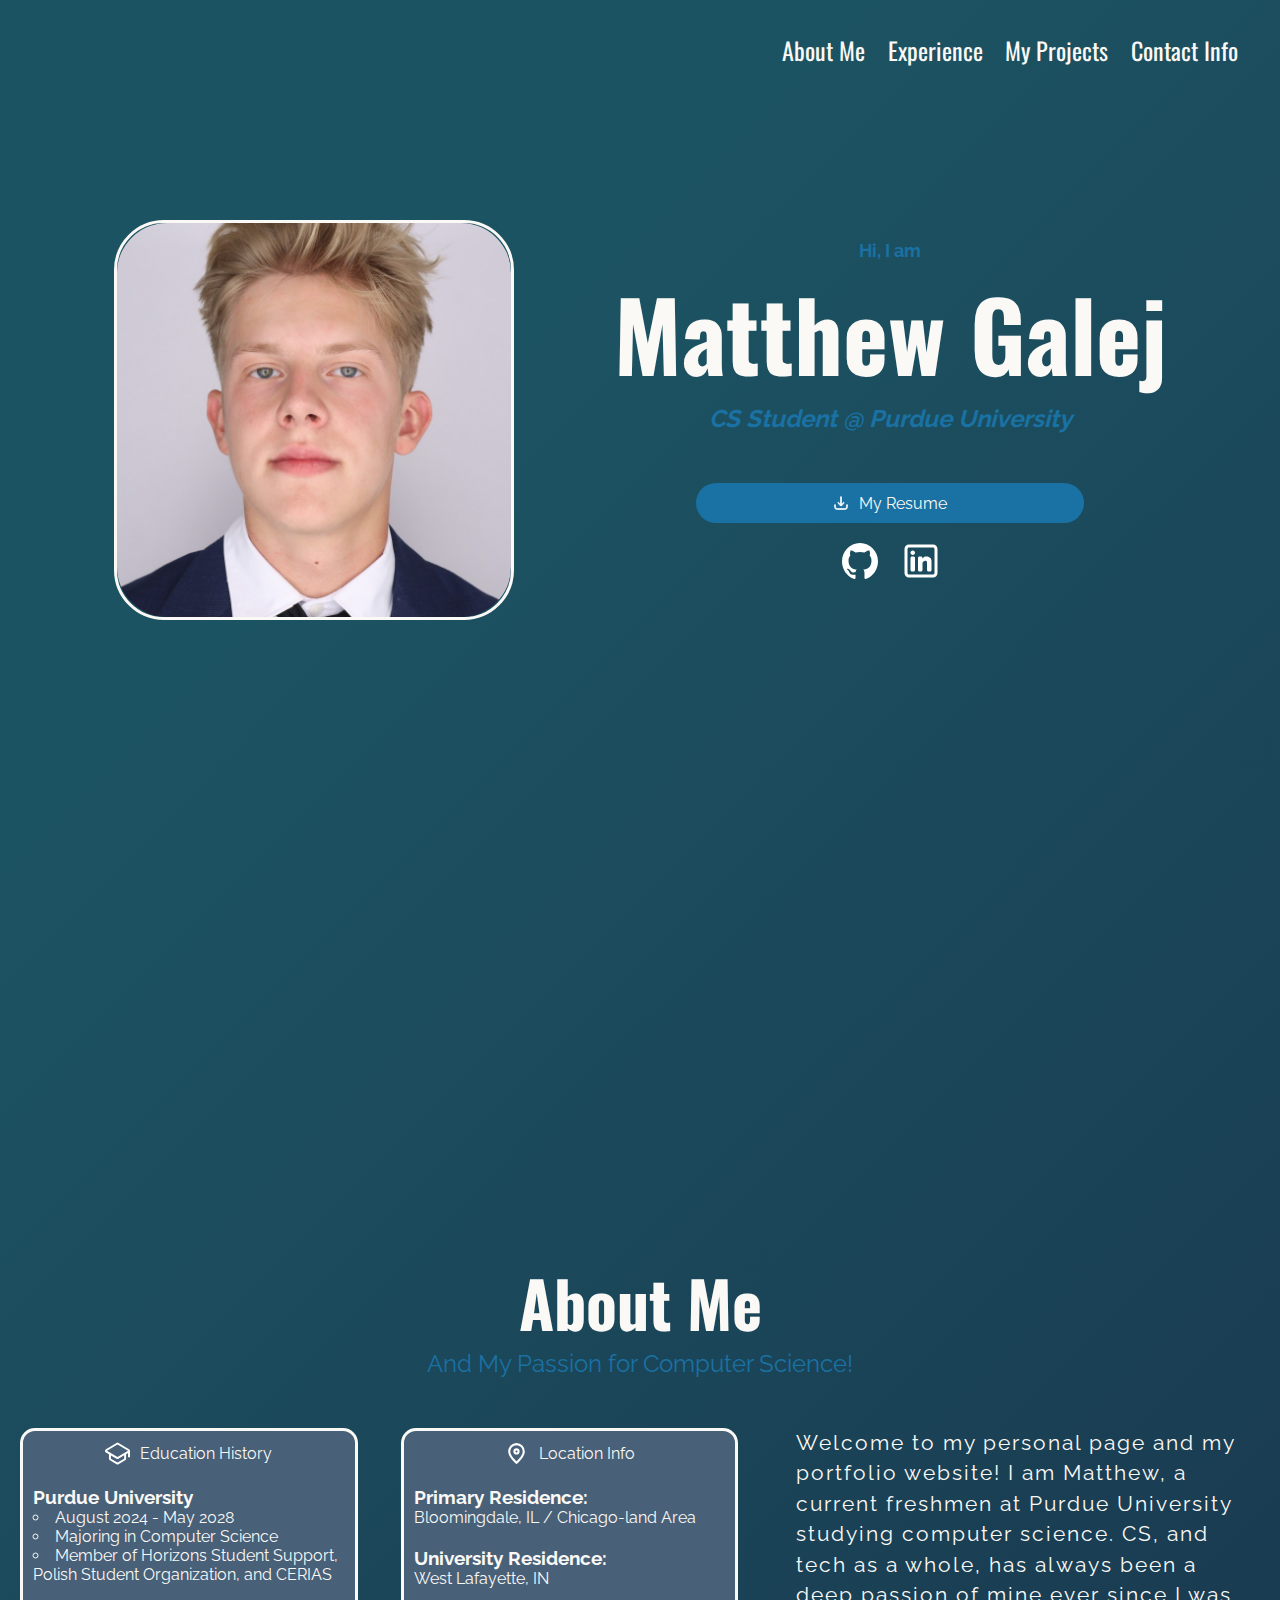
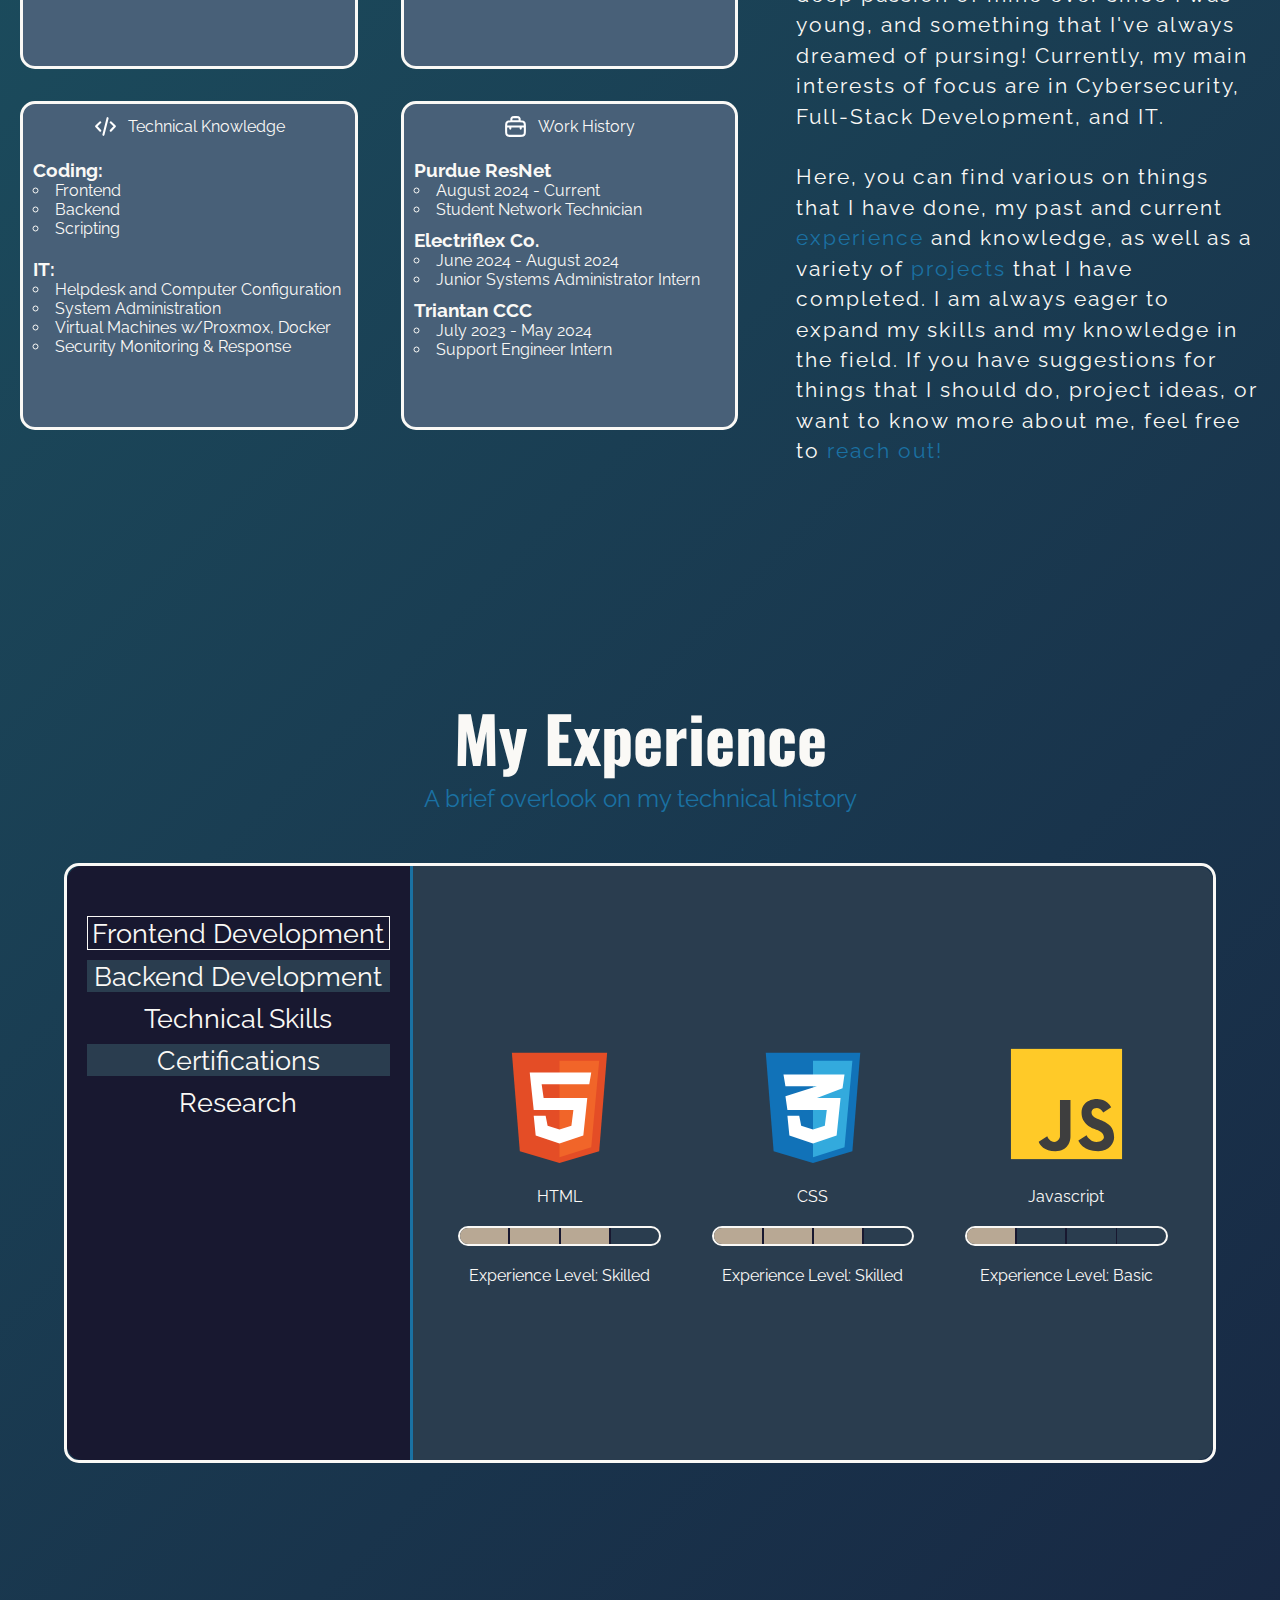
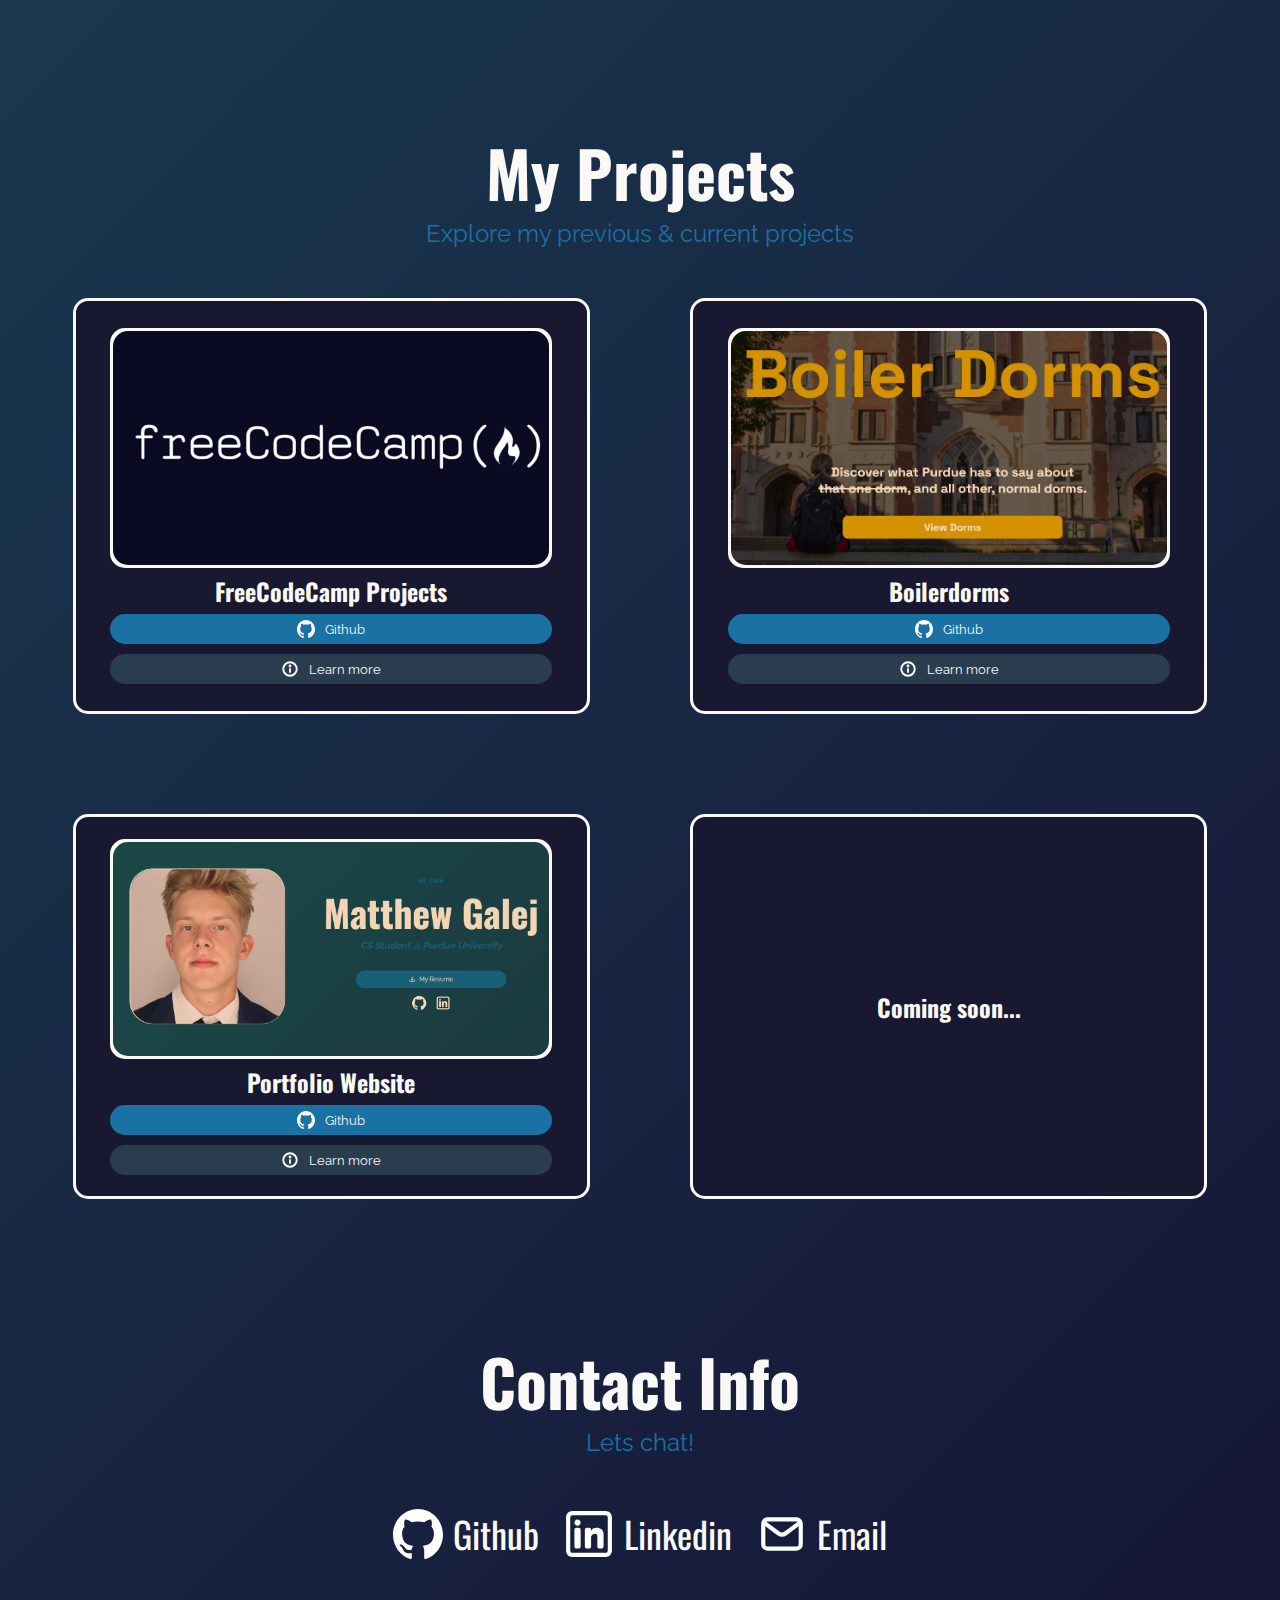
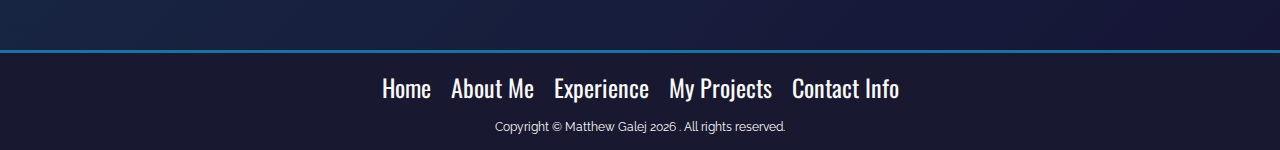
==== index.html @ d3a743b8 "changed html page position" ====
<!DOCTYPE html>
<html lang="en">
<head>
    <meta charset="UTF-8">
    <meta name="viewport" content="width=device-width, initial-scale=1.0"/>
    <link rel="stylesheet" href="css/styles.css"/>
    <link rel="stylesheet" href="css/media-queries.css"/>
    <link rel="icon" href="assets/icon.svg">
    <title>Matthew Galej - Home</title>
    <meta name="description" content="Matthew Galej's personal website and portfolio!"/>
</head>
<body>
<main>
    <div id="background">
        <header id="page-header">
            <nav id="navbar">
                <a class="nav-item" href="#about-me">About Me</a>
                <a class="nav-item" href="#my-experience">Experience</a>
                <a class="nav-item" href="#my-projects">My Projects</a>
                <a class="nav-item" href="#contact-info">Contact Info</a>
            </nav>
            <div class="hamburger-menu">
                <img src="assets/hamburger-menu.svg" alt="hamburger menu" id="hamburger-icon">
                <nav id="hamburger-navbar">
                    <a class="nav-item" href="#about-me">About Me</a>
                    <a class="nav-item" href="#my-experience">Experience</a>
                    <a class="nav-item" href="#my-projects">My Projects</a>
                    <a class="nav-item" href="#contact-info">Contact Info</a>
                </nav>
            </div>
        </header>

        <div id="main-page" class="section-panel">
            <div id="opening-panel">
                <div id="pfp-box">
                    <img id="front-image" src="assets/picture.png" alt="Picture of Matthew"/>
                </div>
                <div id="opening-text">
                    <h3>Hi, I am</h3>
                    <h1>Matthew Galej</h1>
                    <h2>CS Student @ Purdue University</h2>

                    <button id="resume-download"
                            onclick="window.open('../assets/RESUME%20-%20MATTHEW%20GALEJ.pdf', '_blank')">
                        <div class="button-text">
                            <img src="assets/download-icon.svg" alt="download-icon" id="download-icon">
                            My Resume
                        </div>
                    </button>
                    <ul id="icons">
                        <li>
                            <a target="_blank" href="https://github.com/MatGalej">
                                <img class="icon" src="assets/github-icon.svg" alt="github"/></a>
                        </li>
                        <li>
                            <a target="_blank" href="https://www.linkedin.com/in/matthew-galej-61bb95263/">
                                <img class="icon" src="assets/linkedin-icon.svg" alt="linkedin"/></a>
                        </li>
                    </ul>
                </div>
            </div>
        </div>
        <div class="section-panel">
            <h1 id="about-me" class="section-header">About Me</h1>
            <p class="section-subtitle">And My Passion for Computer Science!</p>

            <div id="panel-wrapper">
                <div class="panel left">
                    <div class="box">
                        <div class="box-top-header">
                            <img class="box-icon" src="assets/university-icon.svg" alt="university icon"/>
                            <p>Education History</p>
                        </div>

                        <div class="box-contents">
                            <h3>Purdue University</h3>
                            <ul>
                                <li>August 2024 - May 2028</li>
                                <li>Majoring in Computer Science</li>
                                <li>Member of Horizons Student Support, Polish Student Organization,
                                    and CERIAS
                                </li>
                            </ul>

                        </div>
                    </div>
                    <div class="box">
                        <div class="box-top-header">
                            <img class="box-icon" src="assets/location-pin-icon.svg" alt="location pin icon"/>
                            <p>Location Info</p>
                        </div>

                        <div class="box-contents">
                            <h3>Primary Residence:</h3>
                            <p>Bloomingdale, IL / Chicago-land Area</p>
                            <h3 style="margin-top: 20px">University Residence:</h3>
                            <p>West Lafayette, IN</p>
                        </div>
                    </div>
                    <div class="box">
                        <div class="box-top-header">
                            <img class="box-icon" src="assets/coding-icon.svg" alt="coding icon"/>
                            <p>Technical Knowledge</p>
                        </div>

                        <div class="box-contents">
                            <h3>Coding:</h3>
                            <ul>
                                <li>Frontend</li>
                                <li>Backend</li>
                                <li>Scripting</li>
                            </ul>
                            <h3 style="margin-top: 20px">IT:</h3>
                            <ul>
                                <li>Helpdesk and Computer Configuration</li>
                                <li>System Administration</li>
                                <li>Virtual Machines w/Proxmox, Docker</li>
                                <li>Security Monitoring & Response</li>
                            </ul>
                        </div>
                    </div>
                    <div class="box">
                        <div class="box-top-header">
                            <img class="box-icon" src="assets/briefcase-icon.svg" alt="briefcase icon"/>
                            <p>Work History</p>
                        </div>

                        <div class="box-contents">
                            <h3>Purdue ResNet</h3>
                            <ul style="margin-bottom: 10px">
                                <li>August 2024 - Current</li>
                                <li>Student Network Technician</li>
                            </ul>

                            <h3>Electriflex Co.</h3>
                            <ul style="margin-bottom: 10px">
                                <li>June 2024 - August 2024</li>
                                <li>Junior Systems Administrator Intern</li>
                            </ul>

                            <h3>Triantan CCC</h3>
                            <ul>
                                <li>July 2023 - May 2024</li>
                                <li>Support Engineer Intern</li>
                            </ul>
                        </div>
                    </div>
                </div>
                <div class="panel right">
                    <div id="personal-bio">
                        <p>Welcome to my personal page and my portfolio website! I am Matthew, a current freshmen at
                            Purdue University studying computer science. CS, and tech as a whole, has always been a deep
                            passion of mine ever since I was young, and something that I've always dreamed of pursing!
                            Currently, my main interests of focus are in Cybersecurity, Full-Stack Development, and IT.
                        </p>
                        <p><br>Here, you can find various on things that I have done, my past and current
                            <a class="text-animation" href="#my-experience">experience</a>
                            and knowledge, as well as a variety of <a class="text-animation" href="#my-projects">
                                projects</a> that I have completed. I am always eager to expand my skills and my
                            knowledge in the field. If you have suggestions for things that I should do,
                            project ideas, or want to know more about me, feel free to
                            <a class="text-animation" href="#contact-info">reach out!</a></p>
                    </div>
                </div>
            </div>
        </div>
        <div class="section-panel">
            <h1 id="my-experience" class="section-header">My Experience</h1>
            <p class="section-subtitle">A brief overlook on my technical history</p>

            <div id="experience-inner-panel">
                <div id="nav-panel">
                    <ul id="nav-panel-list">
                        <li>
                            <button data-target="frontend" class="active">Frontend Development</button>
                        </li>
                        <li class="alternate-background">
                            <button data-target="backend">Backend Development</button>
                        </li>
                        <li>
                            <button data-target="technical-skills">Technical Skills</button>
                        </li>
                        <li class="alternate-background">
                            <button data-target="certifications">Certifications</button>
                        </li>
                        <li>
                            <button data-target="research">Research</button>
                        </li>
                    </ul>
                </div>
                <div class="panel-border"></div>
                <div id="content-panel">
                    <div id="content-panel-hamburger-menu">
                        <img src="assets/hamburger-menu.svg" alt="hamburger menu" id="experience-hamburger-icon"/>
                    </div>
                    <ul id="experience-nav-panel-hamburger">
                            <li>
                                <button data-target="frontend" class="active">Frontend Development</button>
                            </li>
                            <li>
                                <button data-target="backend">Backend Development</button>
                            </li>
                            <li>
                                <button data-target="technical-skills">Technical Skills</button>
                            </li>
                            <li>
                                <button data-target="certifications">Certifications</button>
                            </li>
                            <li>
                                <button data-target="research">Research</button>
                            </li>
                        </ul>

                    <div id="frontend" class="card active"> <!-- Added .active to ensure it starts on this card -->
                        <div class="image">
                            <img src="assets/html-5-icon.svg" alt="html5 logo"/>
                            <p>HTML</p>
                            <div class="level-bar">
                                <div class="filled start"></div>
                                <div class="panel-border-bar"></div>
                                <div class="filled"></div>
                                <div class="panel-border-bar"></div>
                                <div class="filled"></div>
                                <div class="panel-border-bar"></div>
                                <div></div>
                            </div>
                            <p>Experience Level: Skilled</p>
                        </div>
                        <div class="image">
                            <img src="assets/css-3-logo.svg" alt="css3 logo"/>
                            <p>CSS</p>
                            <div class="level-bar">
                                <div class="filled start"></div>
                                <div class="panel-border-bar"></div>
                                <div class="filled"></div>
                                <div class="panel-border-bar"></div>
                                <div class="filled"></div>
                                <div class="panel-border-bar"></div>
                                <div></div>
                            </div>
                            <p>Experience Level: Skilled</p>
                        </div>
                        <div class="image">
                            <img src="assets/js-logo.svg" alt="js logo"/>
                            <p>Javascript</p>
                            <div class="level-bar">
                                <div class="filled start"></div>
                                <div class="panel-border-bar"></div>
                                <div class=""></div>
                                <div class="panel-border-bar"></div>
                                <div class=""></div>
                                <div class="panel-border-bar"></div>
                                <div></div>
                            </div>
                            <p>Experience Level: Basic</p>
                        </div>
                    </div>
                    <div id="backend" class="card">
                        <div class="image">
                            <img src="assets/java-icon.svg" alt="java logo" style="width: 44%"/>
                            <p>Java</p>
                            <div class="level-bar">
                                <div class="filled start"></div>
                                <div class="panel-border-bar"></div>
                                <div class="filled"></div>
                                <div class="panel-border-bar"></div>
                                <div class="filled"></div>
                                <div class="panel-border-bar"></div>
                                <div class="filled end"></div>
                            </div>
                            <p>Experience Level: Advanced</p>
                        </div>
                        <div class="image">
                            <img src="assets/c-icon.svg" alt="c logo">
                            <p>C</p>
                            <div class="level-bar">
                                <div class="filled start"></div>
                                <div class="panel-border-bar"></div>
                                <div class=""></div>
                                <div class="panel-border-bar"></div>
                                <div class=""></div>
                                <div class="panel-border-bar"></div>
                                <div></div>
                            </div>
                            <p>Experience Level: Basic</p>
                        </div>
                    </div>
                    <div id="technical-skills" class="card">
                        <div id="card-grid-wrapper">
                            <div class="image">
                                <img src="assets/github-icon.svg" alt="github icon"/>
                                <p>Github</p>
                                <div class="level-bar">
                                    <div class="filled start"></div>
                                    <div class="panel-border-bar"></div>
                                    <div class="filled"></div>
                                    <div class="panel-border-bar"></div>
                                    <div class="filled"></div>
                                    <div class="panel-border-bar"></div>
                                    <div></div>
                                </div>
                                <p>Experience Level: Skilled</p>
                            </div>
                            <div class="image">
                                <img src="assets/powershell-icon.svg" alt="powershell icon"/>
                                <p>Powershell</p>
                                <div class="level-bar">
                                    <div class="filled start"></div>
                                    <div class="panel-border-bar"></div>
                                    <div class="filled"></div>
                                    <div class="panel-border-bar"></div>
                                    <div class="filled "></div>
                                    <div class="panel-border-bar"></div>
                                    <div></div>
                                </div>
                                <p>Experience Level: Skilled</p>
                            </div>
                            <div class="image">
                                <img src="assets/troubleshoot-icon.svg" alt="troubleshooting icon"/>
                                <p>Troubleshooting</p>
                                <div class="level-bar">
                                    <div class="filled start"></div>
                                    <div class="panel-border-bar"></div>
                                    <div class="filled"></div>
                                    <div class="panel-border-bar"></div>
                                    <div class="filled"></div>
                                    <div class="panel-border-bar"></div>
                                    <div></div>
                                </div>
                                <p>Experience Level: Skilled</p>
                            </div>
                            <div class="image">
                                <img src="assets/server-icon.svg" alt="server icon"/>
                                <p>Server Config</p>
                                <div class="level-bar">
                                    <div class="filled start"></div>
                                    <div class="panel-border-bar"></div>
                                    <div class="filled"></div>
                                    <div class="panel-border-bar"></div>
                                    <div class="filled"></div>
                                    <div class="panel-border-bar"></div>
                                    <div></div>
                                </div>
                                <p>Experience Level: Skilled</p>
                            </div>
                            <div class="image">
                                <img src="assets/docker-icon.svg" alt="docker icon"/>
                                <p>Docker</p>
                                <div class="level-bar">
                                    <div class="filled start"></div>
                                    <div class="panel-border-bar"></div>
                                    <div class="filled"></div>
                                    <div class="panel-border-bar"></div>
                                    <div class=""></div>
                                    <div class="panel-border-bar"></div>
                                    <div></div>
                                </div>
                                <p>Experience Level: Intermediate</p>
                            </div>
                            <div class="image">
                                <img src="assets/customer-helpdesk-icon.svg" alt="customer helpdesk icon"/>
                                <p>Helpdesk</p>
                                <div class="level-bar">
                                    <div class="filled start"></div>
                                    <div class="panel-border-bar"></div>
                                    <div class="filled"></div>
                                    <div class="panel-border-bar"></div>
                                    <div class="filled"></div>
                                    <div class="panel-border-bar"></div>
                                    <div class="filled end"></div>
                                </div>
                                <p>Experience Level: Advanced</p>
                            </div>
                        </div>
                    </div>
                    <div id="certifications" class="card">
                        <div class="image">
                            <img src="assets/aplus-icon.svg" alt="CompTIA a+ logo" style="width: 75%"/>
                            <p>CompTIA A+ Certification</p>
                            <p>Completed: March 28th, 2024</p>
                        </div>
                        <div class="image">
                            <img src="assets/networkplus-icon.svg" alt="CompTIA network+ logo" style="width: 75%"/>
                            <p>CompTIA Network+ Certification</p>
                            <p>Expected Completion: May 2025</p>
                        </div>
                    </div>
                    <div id="research" class="card">
                        <h1>Spring 2025 Research</h1>
                        <p>Research Focus: <i>Security implications of AI in code development</i></p>
                        <p>Check back for more updates!</p>
                    </div>
                </div>
            </div>
        </div>
        <div class="section-panel">
            <h1 id="my-projects" class="section-header">My Projects</h1>
            <p class="section-subtitle">Explore my previous & current projects</p>

            <div id="flex-box-wrapper">
                <div id="project-box-wrapper">
                    <div class="project-box">
                        <div class="project-image-border">
                            <img class="project-image" src="assets/fcc-image.webp" alt="freecodecamp logo"/>
                        </div>
                        <h1>FreeCodeCamp Projects</h1>
                        <button class="project-button color1" onclick=
                                "window.open('https://github.com/MatGalej/fcc-projects', '_blank')">
                            <div class="button-text">
                                <img src="assets/github-icon.svg" alt="github icon" class="project-icon"/>
                                Github
                            </div>
                        </button>
                        <button class="project-button color2 bottom">
                            <div class="button-text">
                                <img src="assets/information-circle-icon.svg"
                                     alt="github icon" class="project-icon"/>
                                Learn more
                            </div>
                        </button>
                    </div>
                    <div class="project-box">
                        <div class="project-image-border">
                            <img class="project-image" src="assets/boilerdorms-screenshot.png"
                                 alt="boilerdorms screenshot"/>
                        </div>
                        <h1>Boilerdorms</h1>
                        <button class="project-button color1" onclick=
                                "window.open('https://github.com/MatGalej/Hello-World-2024', '_blank')">
                            <div class="button-text">
                                <img src="assets/github-icon.svg" alt="github icon" class="project-icon"/>
                                Github
                            </div>
                        </button>
                        <button class="project-button color2 bottom">
                            <div class="button-text">
                                <img src="assets/information-circle-icon.svg"
                                     alt="github icon" class="project-icon"/>
                                Learn more
                            </div>
                        </button>
                    </div>
                    <div class="project-box">
                        <div class="project-image-border">
                            <img class="project-image" src="assets/portfolio-website-screenshot.png"
                                 alt="portfolio website screenshot"/>
                        </div>
                        <h1>Portfolio Website</h1>
                        <button class="project-button color1" onclick="
                        window.open('https://github.com/MatGalej/personal-site', '_blank')">
                            <div class="button-text">
                                <img src="assets/github-icon.svg" alt="github icon" class="project-icon"/>
                                Github
                            </div>
                        </button>
                        <button class="project-button color2 bottom">
                            <div class="button-text">
                                <img src="assets/information-circle-icon.svg"
                                     alt="github icon" class="project-icon"/>
                                Learn more
                            </div>
                        </button>
                    </div>
                    <div class="project-box upcoming">
                        <h1>Coming soon...</h1>
                    </div>
                </div>

            </div>

        </div>
        <div class="section-panel">
            <h1 id="contact-info" class="section-header">Contact Info</h1>
            <p class="section-subtitle">Lets chat!</p>

            <ul id="contact-list">
                <li>
                    <a target="_blank" href="https://github.com/MatGalej">
                        <img class="icon-large" src="assets/github-icon.svg" alt="github"/>
                        <span>Github</span>
                    </a>
                </li>
                <li>
                    <a target="_blank" href="https://www.linkedin.com/in/matthew-galej-61bb95263/">
                        <img class="icon-large" src="assets/linkedin-icon.svg" alt="linkedin"/>
                        <span>Linkedin</span>
                    </a>
                </li>
                <li>
                    <a target="_blank" href="mailto:mgalej@purdue.edu">
                        <img class="icon-large" src="assets/email-icon.svg" alt="email"/>
                        <span>Email</span>
                    </a>
                </li>
            </ul>
        </div>

        <footer id="page-footer">
            <nav id="footer-navbar">
                <a class="nav-item" href="#page-header">Home</a>
                <a class="nav-item" href="#about-me">About Me</a>
                <a class="nav-item" href="#my-experience">Experience</a>
                <a class="nav-item" href="#my-projects">My Projects</a>
                <a class="nav-item" href="#contact-info">Contact Info</a>
            </nav>
            <p>Copyright &copy Matthew Galej
                <script>document.write(new Date().getFullYear())</script>
                . All rights reserved.
            </p>
        </footer>
    </div>
</main>
<script src="js/script.js"></script>
</body>
</html>
---- css/styles.css ----
/* Fonts */
@font-face {
    font-family: "Oswald";
    src: url("../fonts/Oswald-VariableFont_wght.ttf") format("truetype");
}

@font-face {
    font-family: "Raleway";
    src: url("../fonts/Raleway-VariableFont_wght.ttf") format("truetype");
}

/* Global colors */
:root {
    --offwhite: #FAF9F6;
    --offblack: #181830FF;
    --accent1: #1a71a3;
    --accent2: #486078FF;
    --accent3: #484860FF;
    --accent4: #D8D8D8FF;
    --accent5: #2A3D4FFF;;
    --accent6: #B8A894FF
}

* {
    box-sizing: border-box;
    margin: 0;
    padding: 0;
}

html {
    scroll-behavior: smooth;
}

#background {
    z-index: -1;
    background: linear-gradient(315deg, rgba(2, 0, 36, 0.92) 0%, rgba(28, 83, 98, 1) 86%);
    position: absolute;
    width: 100%;
    min-height: 100vh;
}

#page-header {
    font-family: "Oswald", sans-serif;
    display: flex;
    justify-content: space-between;
    align-items: center;
    width: 100%;
    height: 100px;
    padding-left: 50px;
    padding-right: 20px;
    color: var(--offwhite);
    scroll-margin-top: 0;
}

#navbar {
    display: flex;
    justify-content: space-evenly;
    margin-left: auto;
    width: 500px;
}

#hamburger-menu, #hamburger-navbar, #hamburger-icon {
    display: none;
    transition: 200ms ease;
}

#hamburger-icon:hover {
    box-shadow: 2px 2px var(--offblack);
}

.nav-item {
    position: relative;
    display: inline-block;
    text-decoration: none;
    color: var(--offwhite);
    font-size: 1.5rem;
}

@keyframes nav-hover {
    0% {
        color: var(--offwhite);
    }
    100% {
        color: var(--accent1);
    }
}

.nav-item:hover {
    animation-name: nav-hover;
    animation-duration: 300ms;
    animation-iteration-count: 1;
    animation-timing-function: ease-in;
    color: var(--accent1);
}

.nav-item::after {
    content: "";
    position: absolute;
    left: 0;
    bottom: -3px;
    width: 0;
    height: 2px;
    background-color: var(--offwhite);
    transition: width 0.5s ease;
}

.nav-item:hover::after {
    width: 100%;
}

#main-page {
    margin-top: 120px;
}

#opening-panel {
    display: flex;
    text-align: center;
    justify-content: center;
}

.section-panel:not(.section-panel:last-of-type) {
   min-height: 100vh;
}

.section-panel {
    margin-top: 15vh;
}

#pfp-box {
    max-width: 400px;
    max-height: 400px;
    width: 100%;
    height: 100%;
    border: 3px solid var(--offwhite);
    border-radius: 50px;
    margin-left: 20px;
}

#front-image {
    max-width: 400px;
    max-height: 400px;
    width: 100%;
    height: 100%;
    border-radius: 50px;
}

#opening-text {
    margin-left: 100px;
    margin-right: 20px;
    margin-top: 20px;
}

#opening-text h1 {
    font-size: clamp(3rem, 10vw, 6rem);
    font-family: "Oswald", sans-serif;
    color: var(--offwhite);
}

#opening-text h2 {
    font-style: italic;
    font-size: clamp(8px, 5vw, 24px);
    font-family: "Raleway", sans-serif;
    color: var(--accent1);
}

#opening-text h3 {
    font-size: clamp(6px, 5vw, 18px);
    font-family: "Raleway", sans-serif;
    color: var(--accent1);
}

#opening-text #resume-download {
    margin-top: 50px;
    width: 70%;
    height: 40px;
    border-radius: 40px;
    border: none;
    color: var(--offwhite);
    background-color: var(--accent1);
    transition: 300ms ease;
    background-size: 200%;
    font-family: "Raleway", sans-serif;
    font-size: 16px;
    cursor: pointer;
}

.button-text {
    width: 100%;
    height: 100%;
    display: flex;
    justify-content: center;
    align-items: center;
    gap: 10px;
}

#opening-text #resume-download #download-icon {
    height: 16px;
}

#opening-text #resume-download:hover {
    background-color: var(--offblack);
}

#opening-text #resume-download:active {
    background-color: var(--accent3);
}

#opening-text #icons {
    list-style-type: none;
    display: flex;
    justify-content: center;
    gap: 25px;
    margin-top: 20px;
}

.icon {
    width: 36px;
    height: 36px;
    transition: 500ms ease;
}

.icon:hover {
    transform: translateY(-2px);
}

#panel-wrapper {
    display: flex;
    justify-content: space-between;
}

.section-header {
    color: var(--offwhite);
    font-family: "Oswald", sans-serif;
    text-align: center;
    font-size: 4rem;
}

.section-subtitle {
    text-align: center;
    font-size: 1.5rem;
    font-family: "Raleway", sans-serif;
    color: var(--accent1);
}

.panel.left {
    margin-top: 50px;
    margin-left: 20px;
    width: 60%;
    display: grid;
    grid-template-columns: repeat(2, 1fr);
    grid-template-rows: repeat(2, auto);
    gap: 5px;
}

.box {
    width: 90%;
    height: 90%;
    border: 3px solid var(--offwhite);
    border-radius: 15px;
    transition: 200ms linear;
    background-color: var(--accent2);
    font-family: "Raleway", sans-serif;
    text-align: left;
    padding: 10px;
    margin-bottom: 0;
    color: var(--offwhite);
}

.box:hover {
    box-shadow: var(--offblack) 10px 10px;
    transform: translateY(-2px);
}

.box-top-header {
    display: flex;
    justify-content: center;
    align-items: center;
    gap: 10px;
    margin-bottom: 20px;
}

.box-top-header p {
    color: var(--offwhite);
}

.box-icon {
    width: 8%;
    height: 8%;
}

.box-contents ul {
    list-style: circle inside;
}

.panel.right {
    margin-top: 50px;
    width: 40%;
}

#personal-bio {
    margin-left: 20px;
    margin-right: 20px;
    font-family: "Raleway", sans-serif;
    letter-spacing: 2px;
    line-height: 1.9rem;
    font-size: 1.3rem;
    color: var(--offwhite);
}

@keyframes link-hover {
    0% {
        color: var(--accent1);
    }
    100% {
        color: var(--accent3);
    }
}

.text-animation {
    position: relative;
    text-decoration: none;
    color: var(--accent1);
}

.text-animation:hover {
    animation-name: link-hover;
    animation-duration: 300ms;
    animation-iteration-count: 1;
    animation-timing-function: ease-in;
    color: var(--accent3);
}

.text-animation::after {
    content: "";
    position: absolute;
    left: 0;
    bottom: -3px;
    width: 0;
    height: 2px;
    background-color: var(--offwhite);
    transition: width 0.5s ease;
}

.text-animation:hover::after {
    width: 100%;
}

#experience-inner-panel {
    width: 90%;
    height: 600px;
    margin: 50px auto auto;
    display: flex;
    border: 3px solid var(--offwhite);
    border-radius: 15px;
}

#experience-inner-panel #nav-panel {
    height: 100%;
    width: 30%;
    background-color: var(--offblack);
    padding: 50px 20px 50px 20px;
    border-radius: 15px 0 0 15px;
}

#experience-nav-panel-hamburger {
    display: none;
}

#nav-panel-list, #experience-nav-panel-hamburger {
    list-style-type: none;
    width: 100%;
}

#nav-panel-list li > button, #experience-nav-panel-hamburger li > button {
    width: 100%;
    background: inherit;
    border: none;
    display: flex;
    align-items: center;
    justify-content: center;
    color: var(--offwhite);
    font-family: "Raleway", sans-serif;
    font-size: 1.7rem;
    text-align: center;
    transition: 1s ease;
    cursor: pointer;
}

#nav-panel-list li:not(#nav-panel-list li:last-of-type) {
    margin-bottom: 10px
}

#nav-panel-list li:hover {
    border: 1px solid var(--offwhite);
}

#nav-panel-list li > button.active {
    border: 1px solid var(--offwhite);
}

#content-panel-hamburger-menu {
    display: none;
}

.alternate-background {
    background-color: var(--accent5);
}

.card {
    display: none;
}

.card.active {
    display: flex;
    flex-direction: row;
    align-items: center;
    justify-content: center;
}

.card.active#research {
    display: flex;
    flex-direction: column;
    text-align: center;
}

#research {
    color: var(--offwhite);
    font-family: "Raleway", sans-serif;
}

#research h1 {
    font-family: "Oswald", sans-serif;
    margin-bottom: 20px;
}

#research p {
    margin-bottom: 10px;
}

.image {
    height: 100%;
    width: 100%;
    display: flex;
    flex-direction: column;
    justify-content: center;
    align-items: center;
    text-align: center;
}

.image img {
    width: 50%;
    height: 50%;
}

.image p {
    color: var(--offwhite);
    margin-top: 20px;
    font-family: "Raleway", sans-serif;
}

.level-bar {
    margin-top: 20px;
    border: 2px solid var(--offwhite);
    border-radius: 50px;
    width: 80%;
    height: 20px;
    display: flex;
    justify-content: space-evenly;
}

.level-bar div:not(.level-bar div.panel-border-bar) {
    width: 100%;
}

.filled {
    background-color: var(--accent6);
}

.filled.start {
    border-radius: 15px 0 0 15px;
}

.filled.end {
    border-radius: 0 15px 15px 0;
}

#card-grid-wrapper {
    display: grid;
    grid-template-columns: repeat(3, 1fr);
    gap: 20px;
}

.panel-border {
    height: 100%;
    width: 3px;
    background-color: var(--accent1);
}

.panel-border-bar {
    height: 100%;
    width: 8px;
    background-color: var(--offblack);
}

#content-panel {
    height: 100%;
    width: 70%;
    background-color: var(--accent5);
    border-radius: 0 15px 15px 0;
    padding: 20px;
    display: flex;
    align-items: center;
    justify-content: center;
}

#project-box-wrapper {
    margin: 50px 20px auto;
    display: grid;
    gap: 100px;
    grid-template-columns: repeat(auto-fit, minmax(450px, 1fr));
    max-width: 100%;
    justify-content: center;
    align-items: center;
}

#flex-box-wrapper {
    display: flex;
    align-items: center;
    justify-content: center;
}

.project-box {
    display: flex;
    justify-content: center;
    align-items: center;
    flex-direction: column;
    width: 100%;
    height: 100%;
    max-width: 600px;
    max-height: 600px;
    border-radius: 15px;
    padding: 20px 10px 20px;
    border: 3px solid var(--offwhite);
    background-color: var(--offblack);
    font-family: "Oswald", sans-serif;
    font-size: 12px;
    text-align: center;
    color: var(--offwhite);
    transition: 200ms linear;
}

.project-box h1 {
    margin: 5px;
}

.project-image-border {
    width: 90%;
    background-color: var(--offwhite);
    height: 65%;
    border: 3px solid var(--offwhite);
    border-radius: 15px;
}

.project-image {
    width: 100%;
    height: 100%;
    border-radius: 15px;
}

.project-box.upcoming {
    display: flex;
    justify-content: center;
    align-items: center;
}

.project-button {
    width: 90%;
    height: 30px;
    border-radius: 15px;
    font-family: "Raleway", sans-serif;
    color: var(--offwhite);
    border: none;
    transition: 300ms ease;
}

.project-button.color1 {
    background-color: var(--accent1);
}

.project-button.color1:hover {
    background-color: var(--accent6);
}

.project-button.color2 {
    background-color: var(--accent5);
}

.project-button.color2:hover {
    background-color: var(--accent2);
}

.project-button:not(.project-button.bottom) {
    margin-bottom: 10px;
}

.project-box:hover {
    box-shadow: var(--accent1) 10px 10px;
    transform: translateY(-2px);
}

.project-icon {
    height: 18px;
}

#contact-list {
    margin-top: 50px;
    gap: 25px;
    list-style-type: none;
    display: flex;
    text-align: center;
    justify-content: center;
    align-items: center;
}

#contact-list li {
    display: flex;
    align-items: center;
    justify-content: center;
    transition: 500ms ease;
}

#contact-list li > a {
    display: flex;
    align-items: center;
    gap: 10px;
    font-size: 36px;
    font-family: "Oswald", sans-serif;
    text-decoration: none;
    color: var(--offwhite);
}

.icon-large {
    width: 50px;
    height: 50px;
    vertical-align: middle;
    object-fit: contain;
}

#contact-list li:hover {
    transform: translateY(-5px);
}


#page-footer {
    position: relative;
    margin-top: 10vh;
    padding: 15px;
    border-top: 3px solid var(--accent1);
    background-color: var(--offblack);
    bottom: 0;
    min-height: 100px;
    display: flex;
    flex-direction: column;
    align-items: center;
    justify-content: center;
    text-align: center;
}

#footer-navbar {
    display: flex;
    justify-content: center;
    align-items: center;
    gap: 20px;
    font-family: "Oswald", sans-serif;
    color: var(--offblack);
}

#page-footer p {
    margin-top: 15px;
    display: flex;
    font-family: "Raleway", sans-serif;
    color: var(--offwhite);
    font-size: 12px;
}
---- css/media-queries.css ----
@media screen and (max-width: 768px) {
    #opening-panel {
        flex-direction: column;
        align-items: center;
        justify-content: center;
    }

    #opening-text {
        margin-left: 0;
        margin-right: 0;
        width: 100%;
    }

    #resume-download {
        width: 100%;
    }

    #pfp-box {
        width: 90%;
    }

    #pfp-box {
        margin-left: 0;
        margin-right: 0;
    }

    #contact-list {
        flex-direction: column;
    }

    /* Hamburger menu / Navbar */
    #hamburger-navbar, #navbar {
        display: none;
    }

    #hamburger-icon {
        display: flex;
        max-height: 75px;
        min-height: 50px;
        height: 10vw;
    }

    #hamburger-navbar.show {
        display: flex;
        border-top: 3px solid var(--offwhite);
        opacity: 0.95;
        align-items: center;
        justify-content: center;
        flex-direction: column;
        position: absolute;
        margin-top: 20px;
        width: 100%;
        left: 0;
        padding: 20px;
        min-height: 200px;
        background-color: var(--offblack);
    }

    #hamburger-navbar a {
        font-size: 2rem;
        padding: 10px;
    }

    #page-header {
        justify-content: flex-end;
    }

    /* Experience Section */
    #experience-inner-panel #nav-panel, #experience-inner-panel .panel-border {
        display: none;
    }

    #content-panel-hamburger-menu {
        display: flex;
        flex-direction: row;
        position: absolute;
        left: 20px;
        top: 20px;
    }

    #content-panel-hamburger-menu #experience-hamburger-icon {
        width: 10vw;
        min-width: 40px;
        max-width: 60px;
        transition: 200ms ease;
    }

    #experience-hamburger-icon:hover {
        box-shadow: 2px 2px var(--offblack);
    }

    #experience-nav-panel-hamburger li > button {
        font-size: 2rem;
        padding: 10px;
    }

    #experience-nav-panel-hamburger {
        display: none;
    }

    #experience-nav-panel-hamburger.show {
        display: flex;
        flex-direction: column;
        justify-content: center;
        align-items: center;
        opacity: 0.95;
        position: absolute;
        top: 90px;
        background-color: var(--offblack);
        border-top: 3px solid var(--offwhite);
        padding: 20px;
    }

    #content-panel {
        position: relative;
        width: 100%;
        border-radius: 15px;
        overflow: scroll;
        scrollbar-color: var(--accent6) var(--offblack);
    }

    /* About Section */
    #panel-wrapper {
        display: flex;
        flex-direction: column;
        align-items: center;
        justify-content: center;
    }

    .panel.right {
        width: 100%;
        margin: auto;
        text-align: center;
    }

    .panel.left {
        display: flex;
        margin-left: 0;
        width: 100%;
        flex-direction: column;
        justify-content: center;
        align-items: center;
        margin-bottom: 50px;
        gap: 20px;
    }

    .box {
        text-align: center;
        margin: 0;
    }

}

@media screen and (max-width: 500px) {
    #project-box-wrapper {
        grid-template-columns: repeat(auto-fit, minmax(300px, 1fr));
    }

    #footer-navbar {
        flex-direction: column;
        gap: 10px;
    }

    #card-grid-wrapper {
        grid-template-columns: repeat(auto-fit, minmax(100px, 1fr));
        margin-top: 200px;
    }

    .card p {
        font-size: 12px;
    }

    /* Text resizing */
    #page-footer p {
        font-size: 10px;
    }

    #footer-navbar {
        width: 100%;
    }

    .section-header {
        font-size: 2.5rem;
    }

    .section-subtitle {
        font-size: 1rem;
    }

    #personal-bio {
        font-size: 0.8rem;
    }
}
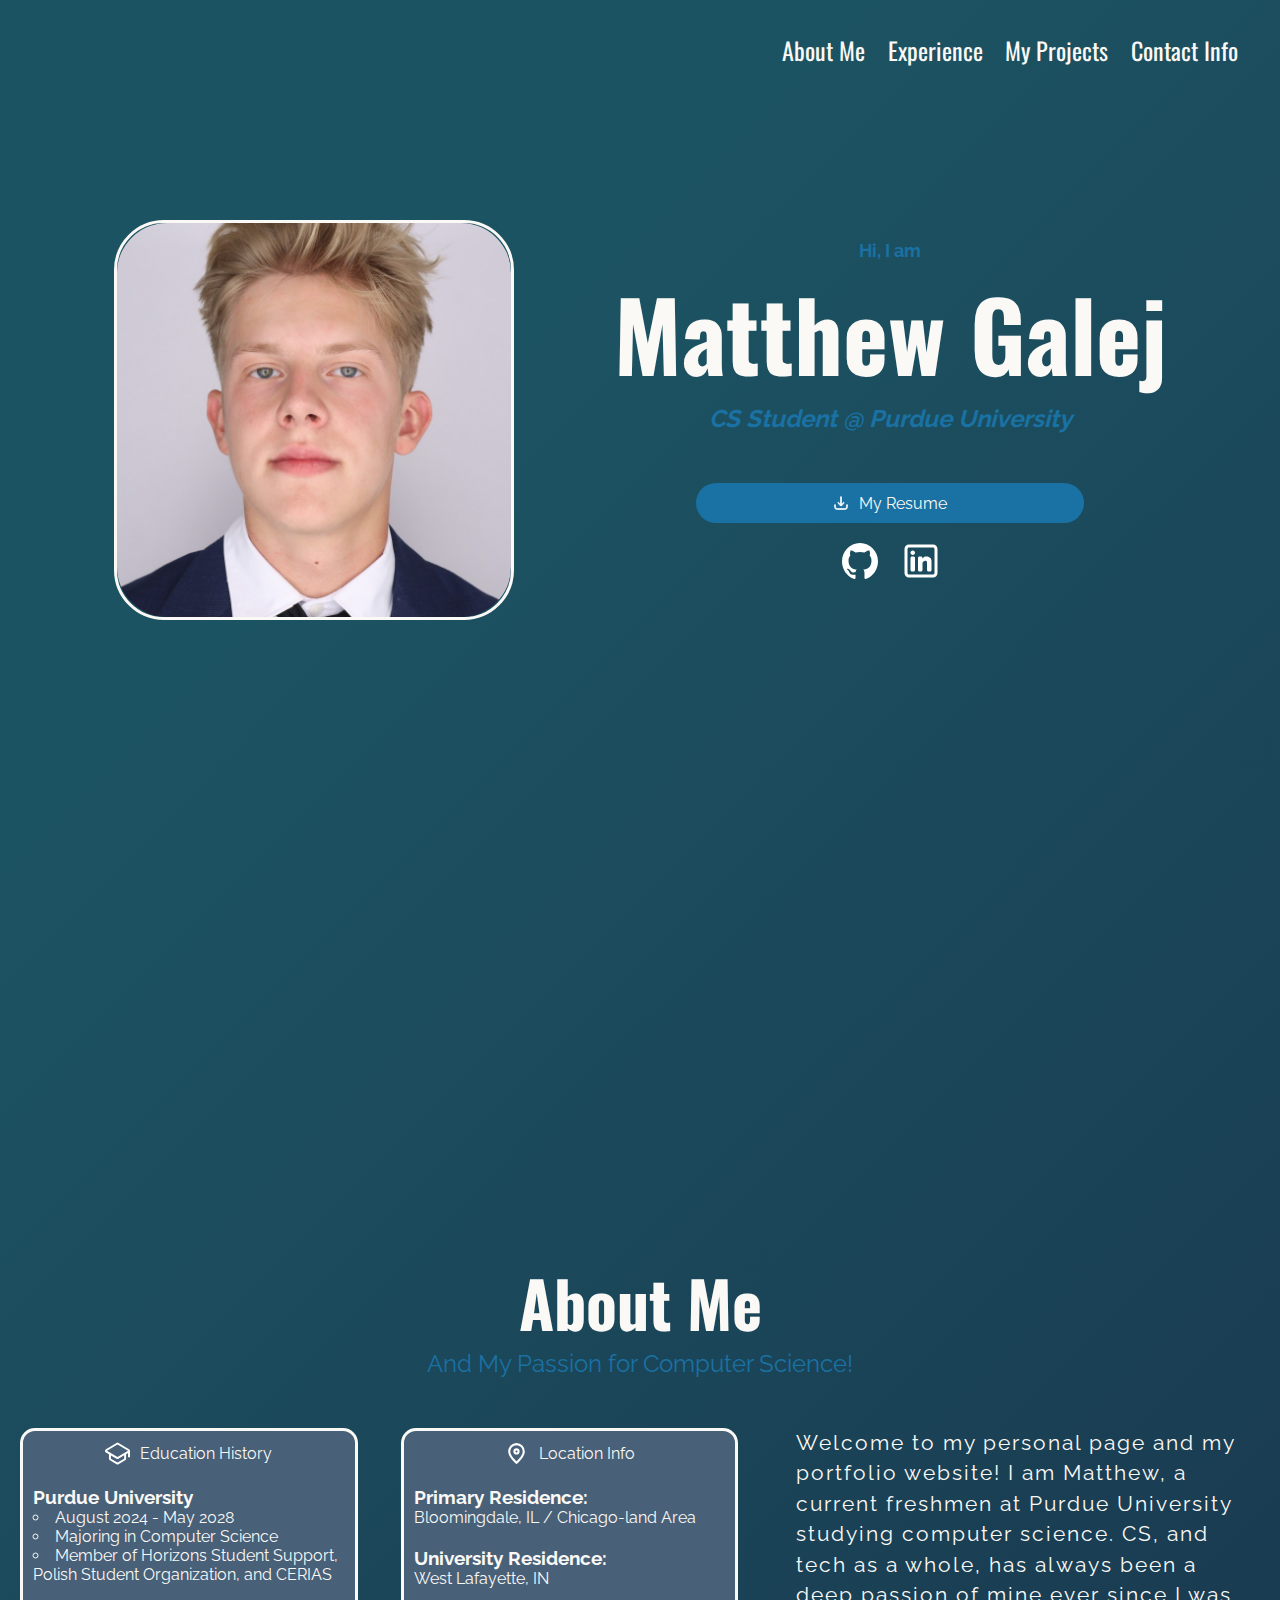
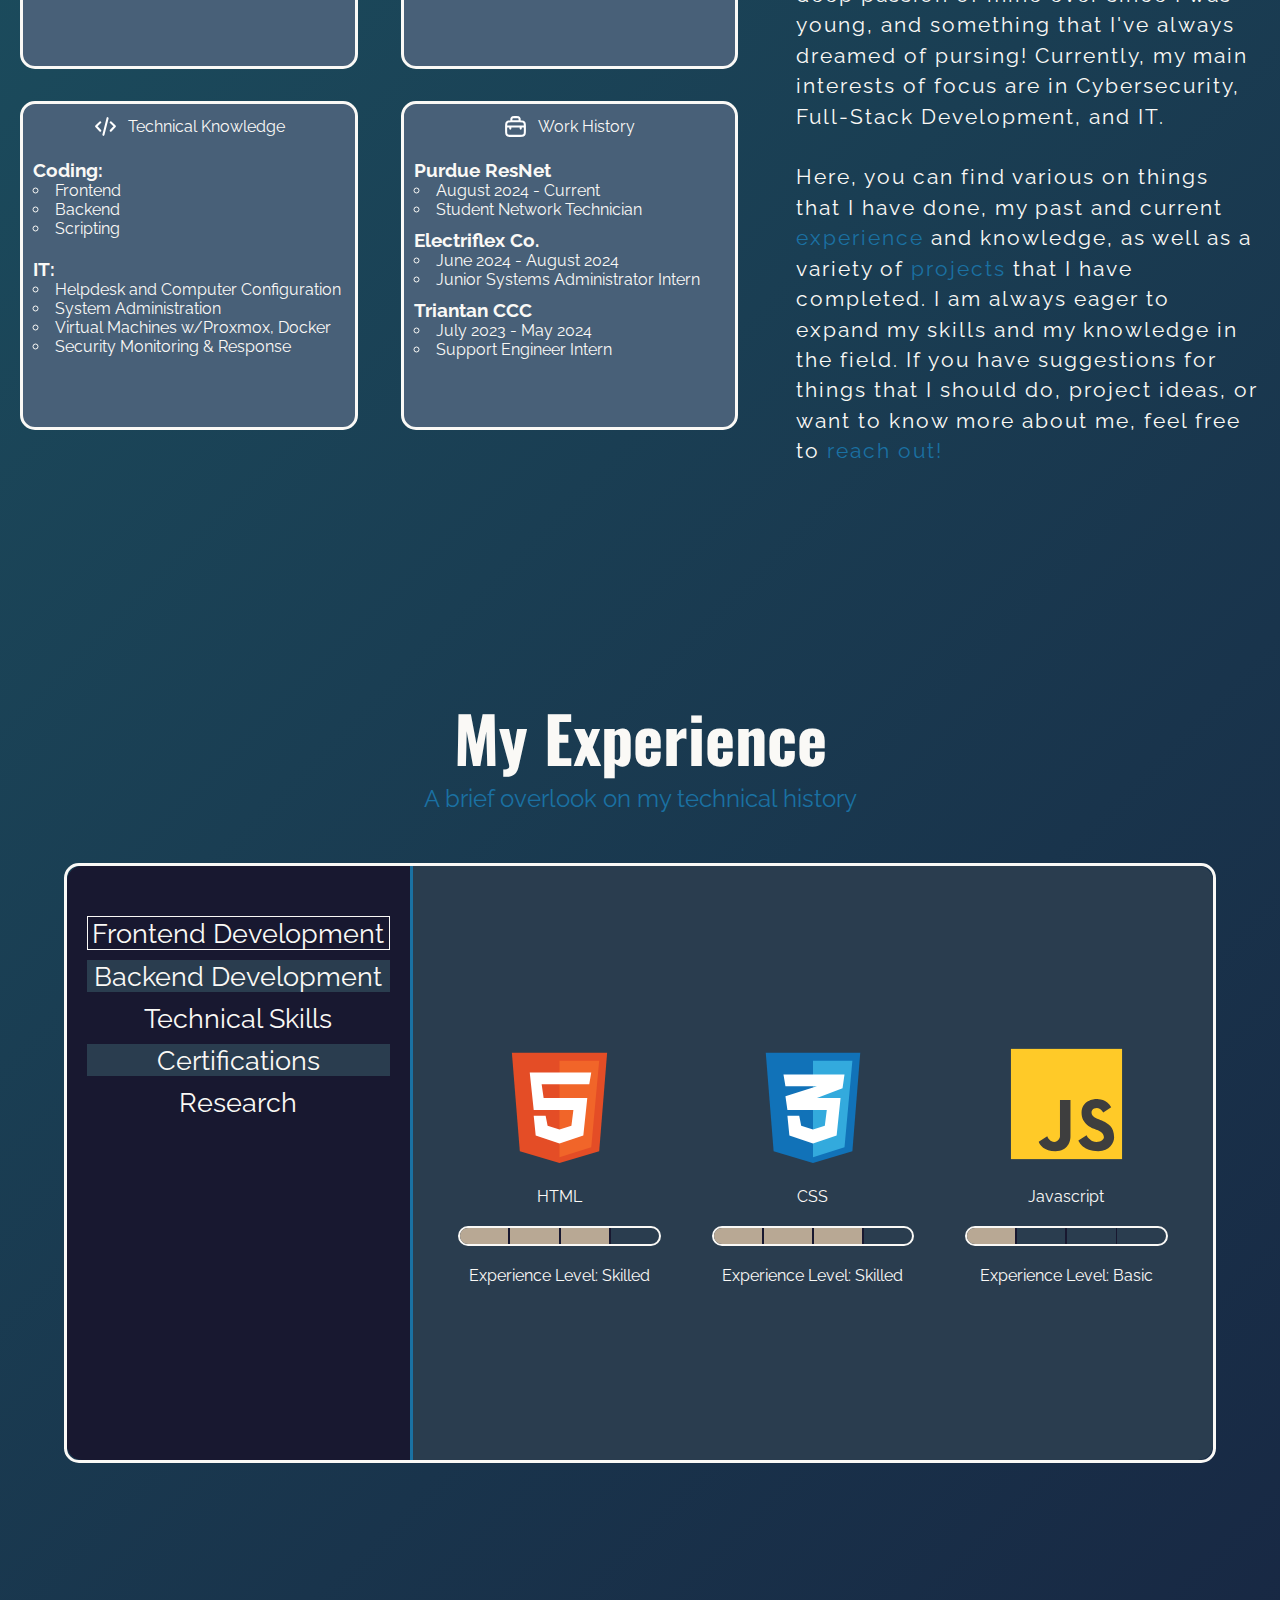
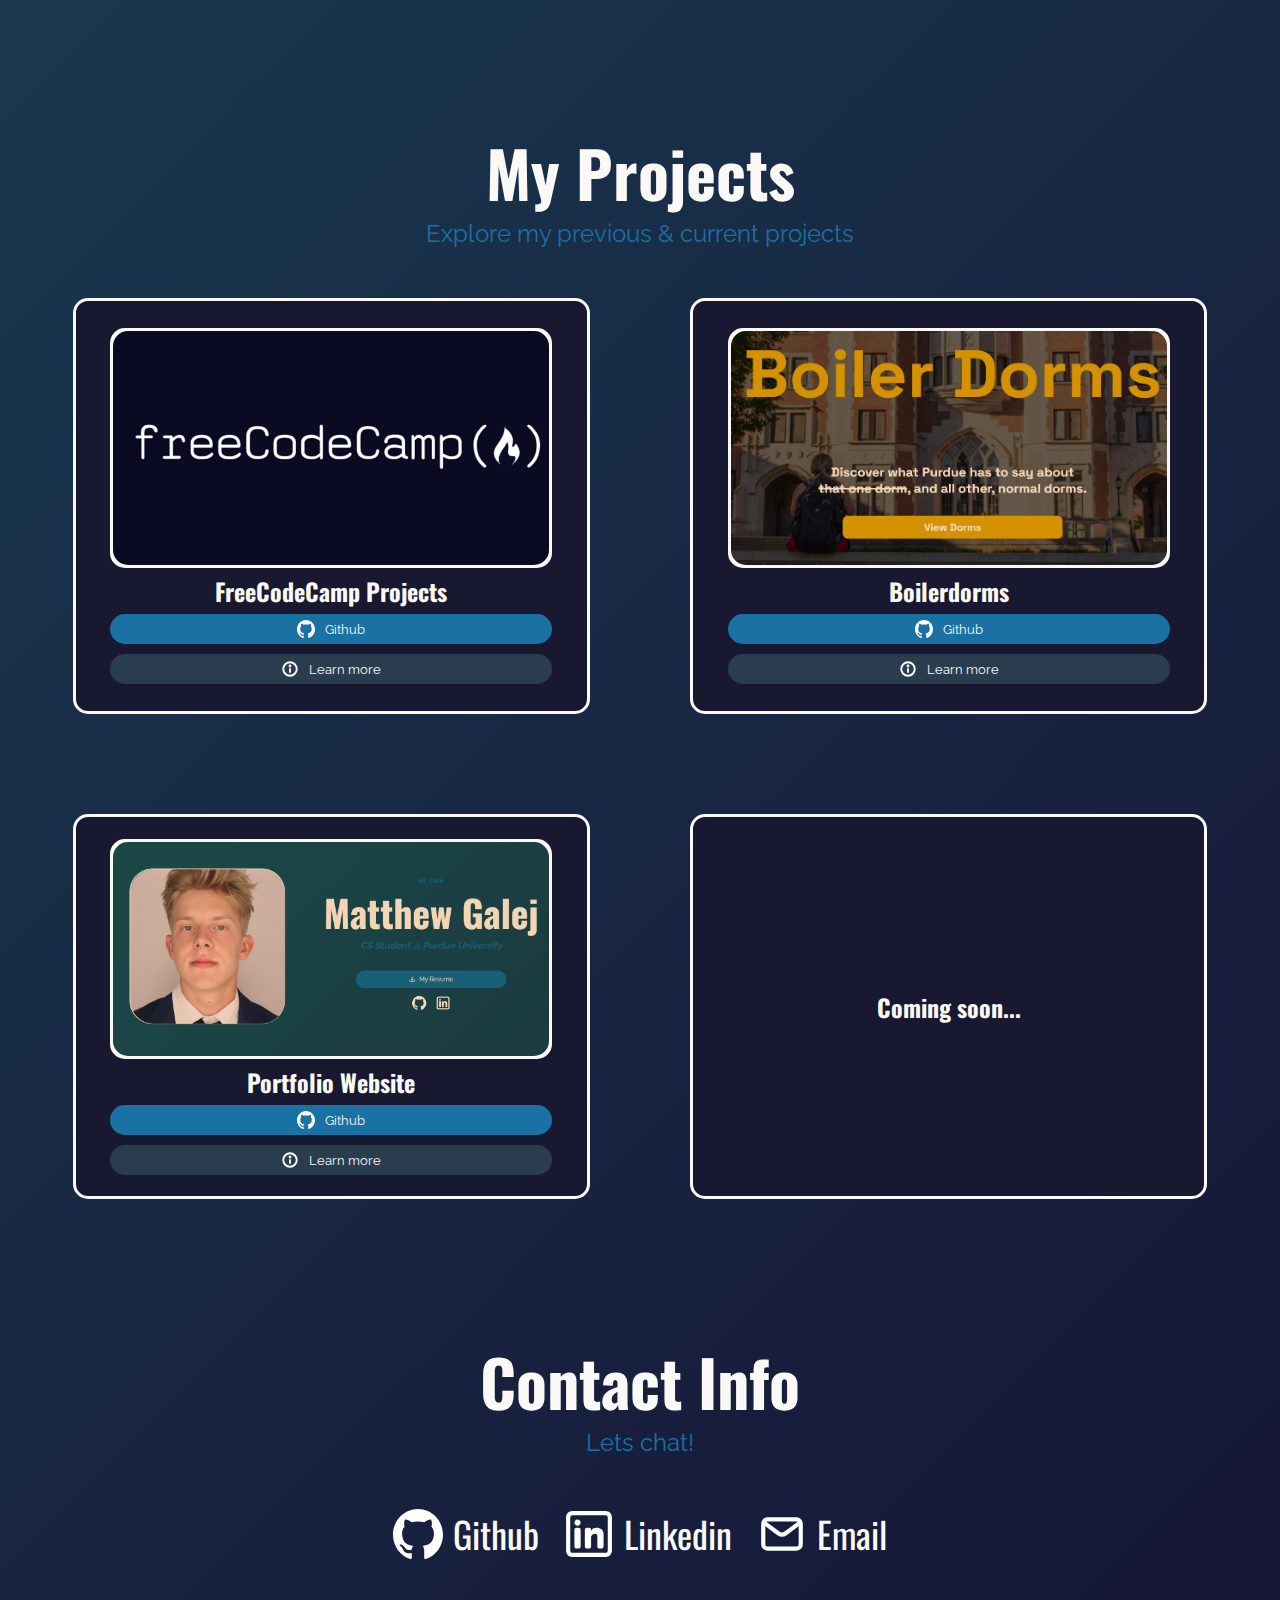
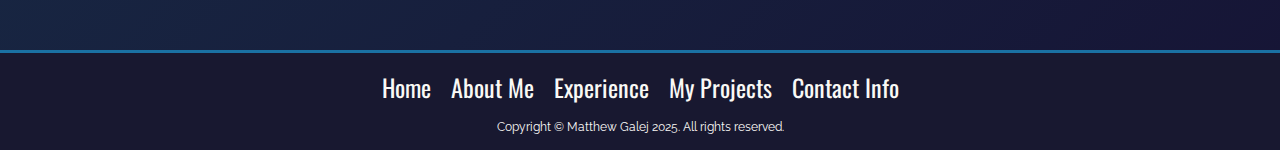
==== commit b4588703: "Made changes for accessibility, changed copyright to align with best practices" ====
--- a/index.html
+++ b/index.html
@@ -41,7 +41,7 @@
                     <h2>CS Student @ Purdue University</h2>
 
                     <button id="resume-download"
-                            onclick="window.open('../assets/RESUME%20-%20MATTHEW%20GALEJ.pdf', '_blank')">
+                            onclick="window.open('assets/RESUME%20-%20MATTHEW%20GALEJ.pdf', '_blank')">
                         <div class="button-text">
                             <img src="assets/download-icon.svg" alt="download-icon" id="download-icon">
                             My Resume
@@ -50,11 +50,11 @@
                     <ul id="icons">
                         <li>
                             <a target="_blank" href="https://github.com/MatGalej">
-                                <img class="icon" src="assets/github-icon.svg" alt="github"/></a>
+                                <img class="icon" src="assets/github-icon.svg" alt="github link"/></a>
                         </li>
                         <li>
                             <a target="_blank" href="https://www.linkedin.com/in/matthew-galej-61bb95263/">
-                                <img class="icon" src="assets/linkedin-icon.svg" alt="linkedin"/></a>
+                                <img class="icon" src="assets/linkedin-icon.svg" alt="linkedin link"/></a>
                         </li>
                     </ul>
                 </div>
@@ -476,19 +476,19 @@
             <ul id="contact-list">
                 <li>
                     <a target="_blank" href="https://github.com/MatGalej">
-                        <img class="icon-large" src="assets/github-icon.svg" alt="github"/>
+                        <img class="icon-large" src="assets/github-icon.svg" alt="github link"/>
                         <span>Github</span>
                     </a>
                 </li>
                 <li>
                     <a target="_blank" href="https://www.linkedin.com/in/matthew-galej-61bb95263/">
-                        <img class="icon-large" src="assets/linkedin-icon.svg" alt="linkedin"/>
+                        <img class="icon-large" src="assets/linkedin-icon.svg" alt="linkedin link"/>
                         <span>Linkedin</span>
                     </a>
                 </li>
                 <li>
                     <a target="_blank" href="mailto:mgalej@purdue.edu">
-                        <img class="icon-large" src="assets/email-icon.svg" alt="email"/>
+                        <img class="icon-large" src="assets/email-icon.svg" alt="email link"/>
                         <span>Email</span>
                     </a>
                 </li>
@@ -503,9 +503,8 @@
                 <a class="nav-item" href="#my-projects">My Projects</a>
                 <a class="nav-item" href="#contact-info">Contact Info</a>
             </nav>
-            <p>Copyright &copy Matthew Galej
-                <script>document.write(new Date().getFullYear())</script>
-                . All rights reserved.
+            <p>Copyright &copy Matthew Galej 2025. All rights reserved.
+                <!-- Update manually, to ensure copyright is maintained -->
             </p>
         </footer>
     </div>
--- a/css/styles.css
+++ b/css/styles.css
@@ -46,7 +46,6 @@
     align-items: center;
     width: 100%;
     height: 100px;
-    padding-left: 50px;
     padding-right: 20px;
     color: var(--offwhite);
     scroll-margin-top: 0;
--- a/css/media-queries.css
+++ b/css/media-queries.css
@@ -190,4 +190,13 @@
     #personal-bio {
         font-size: 0.8rem;
     }
+}
+
+@media screen and (min-width: 2560px) {
+    .section-panel:not(.section-panel:last-of-type) {
+        min-height: 90vh;
+    }
+    .section-panel {
+        margin-top: 10vh;
+    }
 }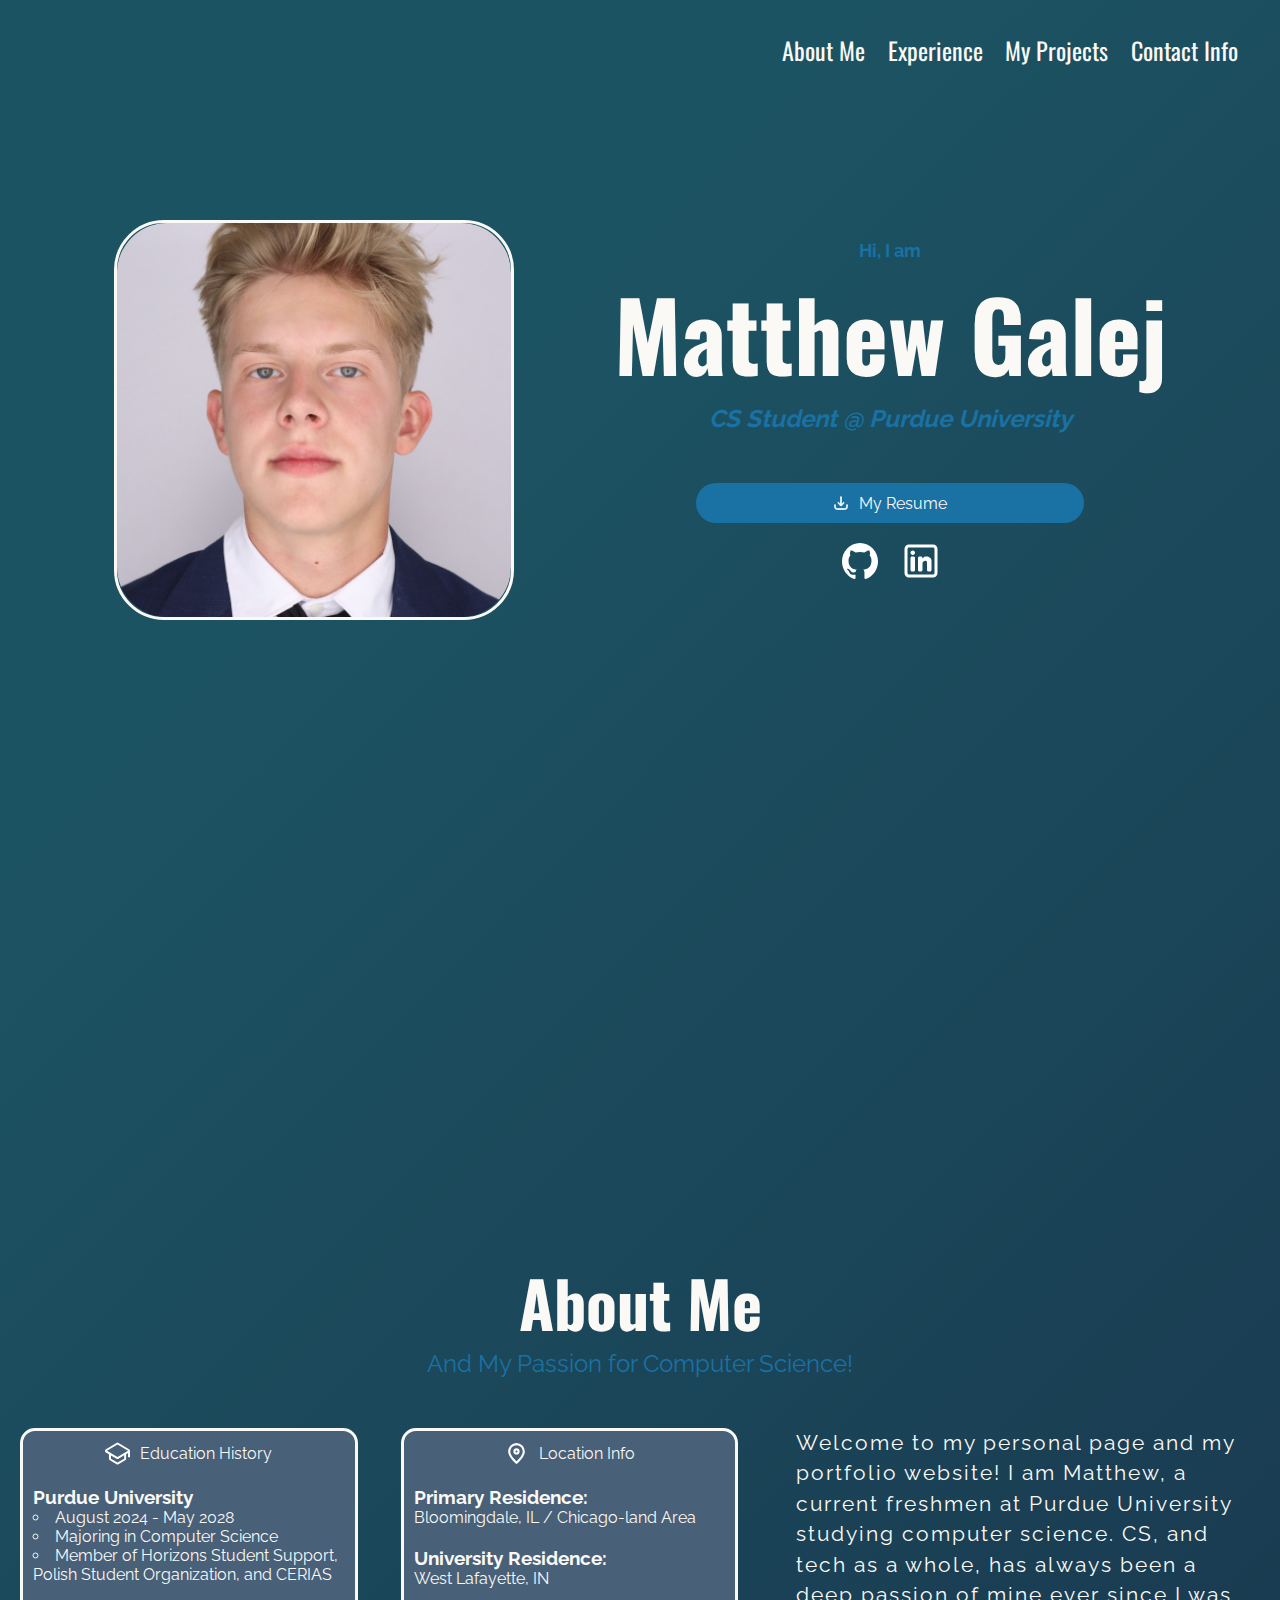
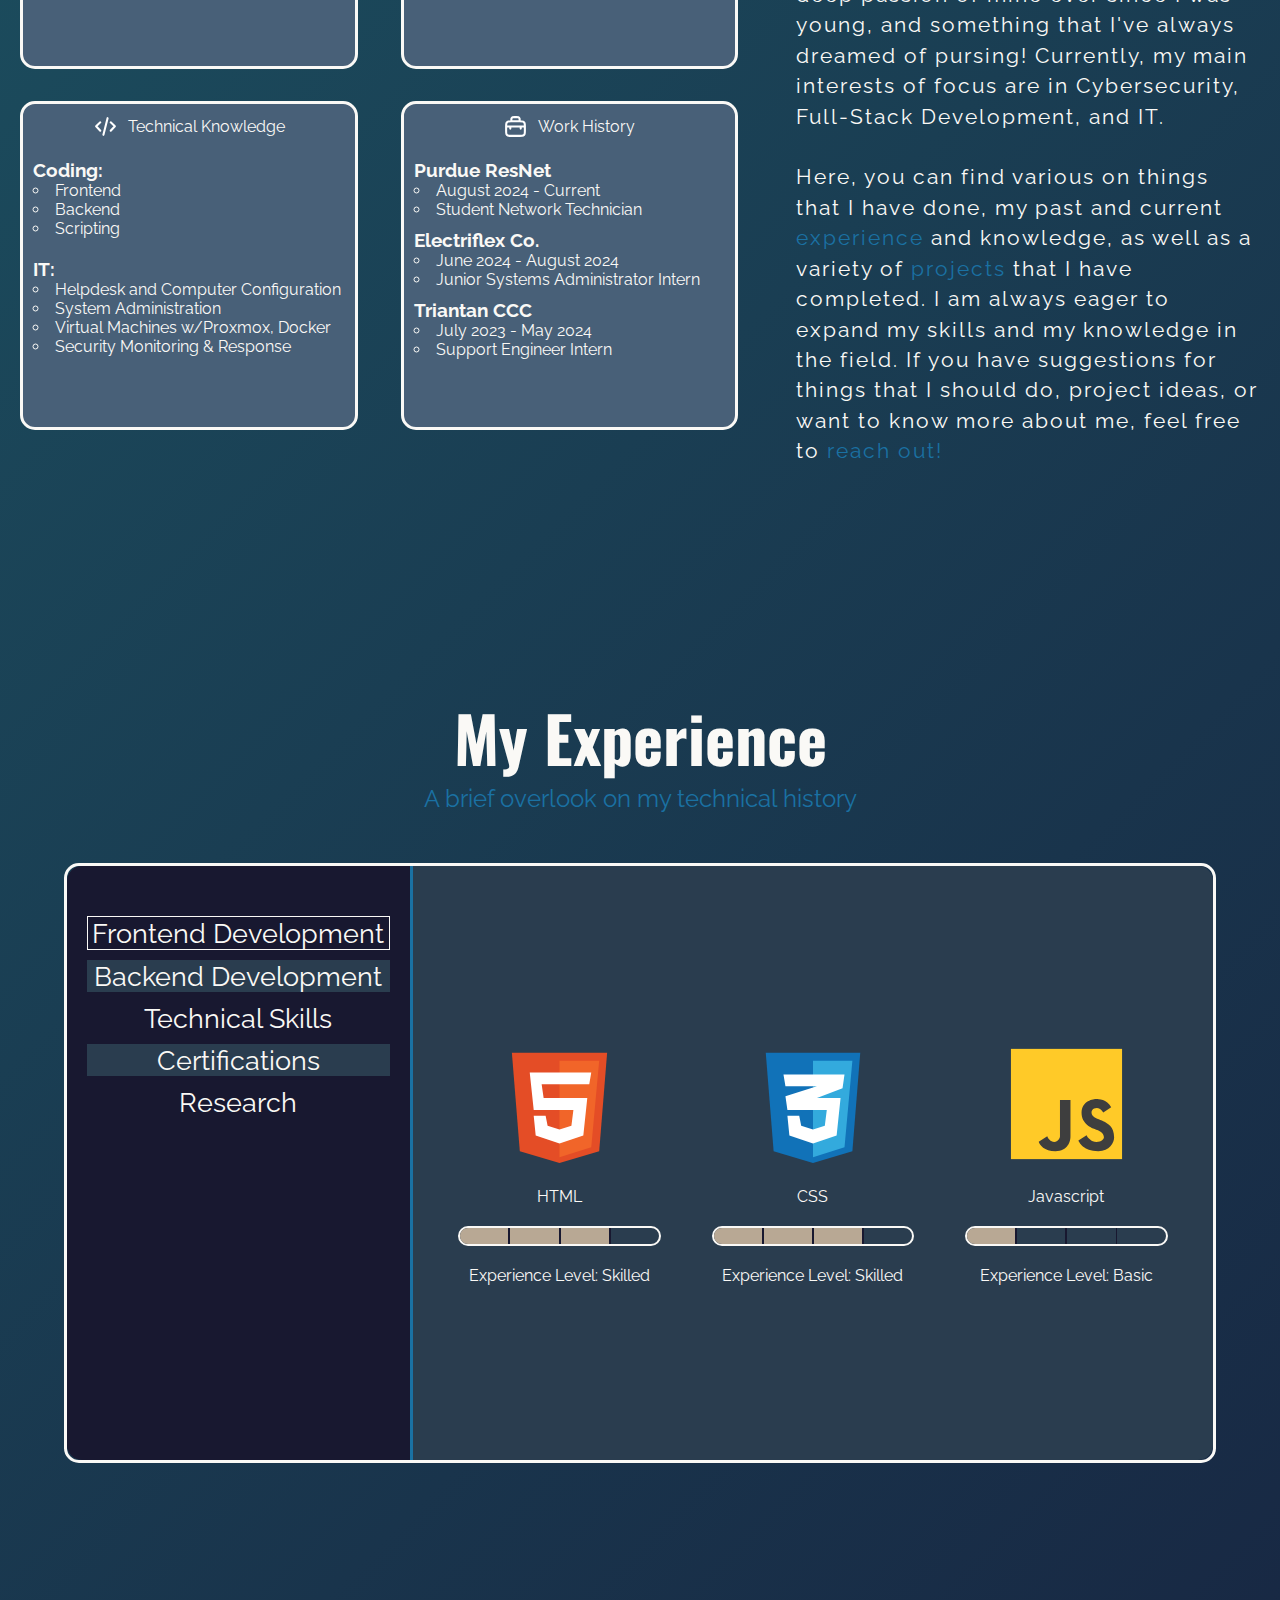
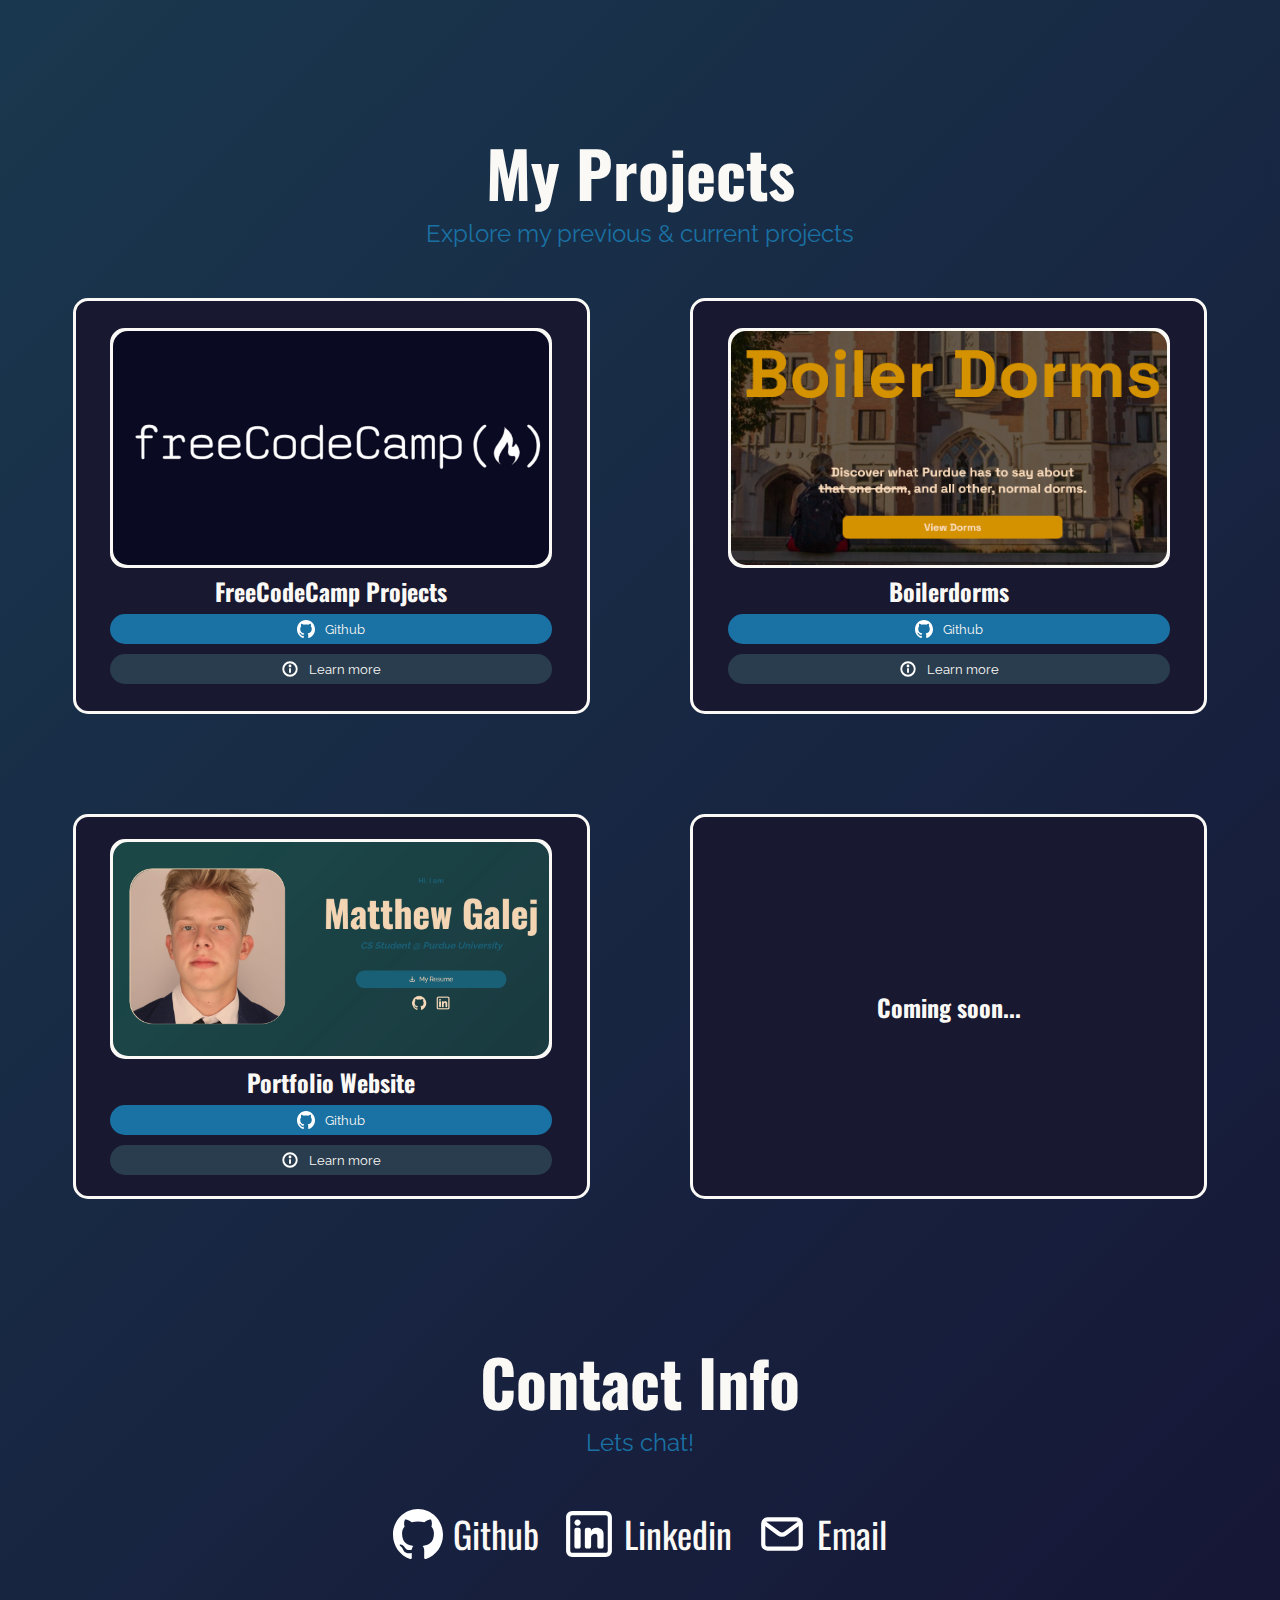
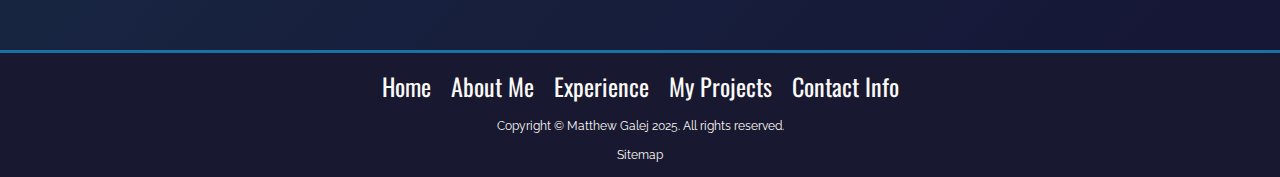
==== commit b9791445: "added sitemap link" ====
--- a/index.html
+++ b/index.html
@@ -7,6 +7,7 @@
     <link rel="stylesheet" href="css/media-queries.css"/>
     <link rel="icon" href="assets/icon.svg">
     <title>Matthew Galej - Home</title>
+    <meta name="google-site-verification" content="9iU6TLFY3t2t_0TvAL96Y3uocnyveaq6-H02VuRp-wI" />
     <meta name="description" content="Matthew Galej's personal website and portfolio!"/>
 </head>
 <body>
@@ -506,6 +507,7 @@
             <p>Copyright &copy Matthew Galej 2025. All rights reserved.
                 <!-- Update manually, to ensure copyright is maintained -->
             </p>
+            <p id="sitemap-link"><a href="sitemap.xml">Sitemap</a></p>
         </footer>
     </div>
 </main>
--- a/css/styles.css
+++ b/css/styles.css
@@ -680,4 +680,13 @@
     font-family: "Raleway", sans-serif;
     color: var(--offwhite);
     font-size: 12px;
+}
+
+#sitemap-link a {
+    text-decoration: none;
+    color: var(--offwhite);
+}
+
+#sitemap-link a:hover {
+    color: var(--accent6);
 }